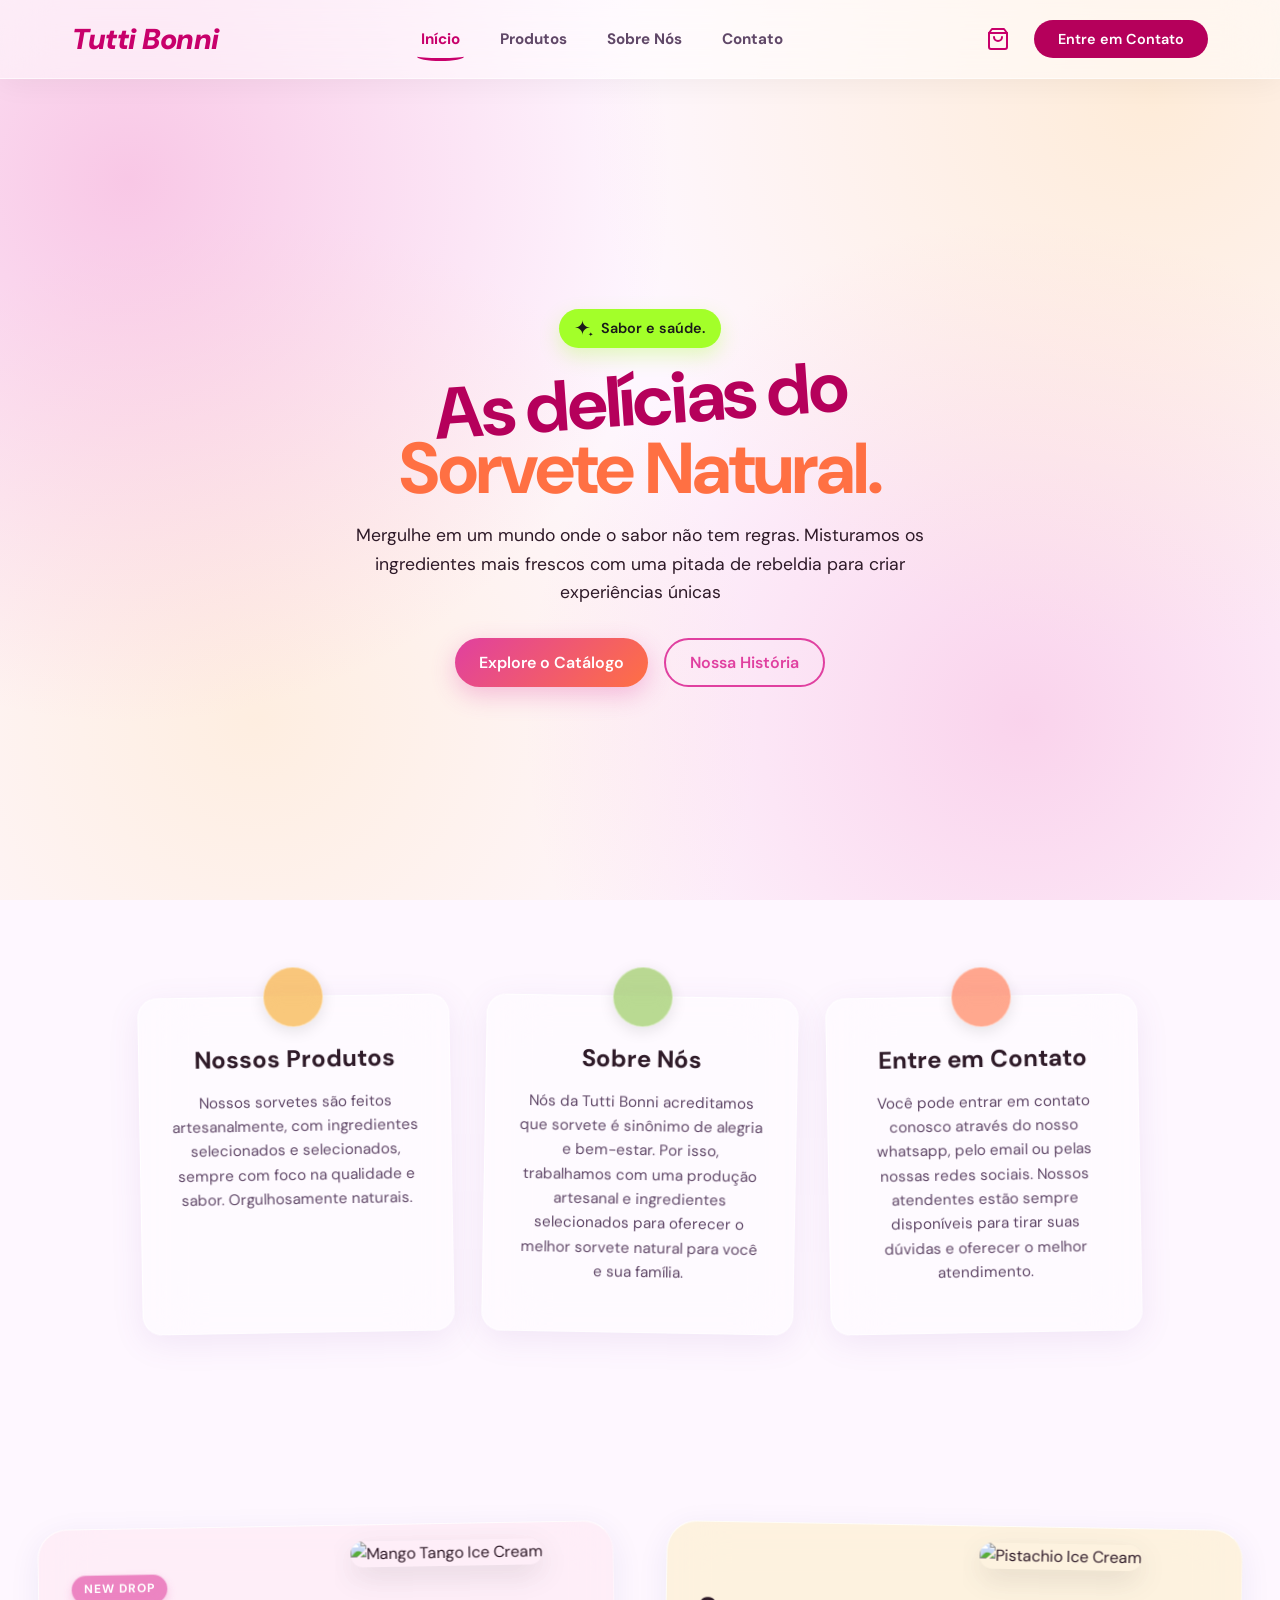
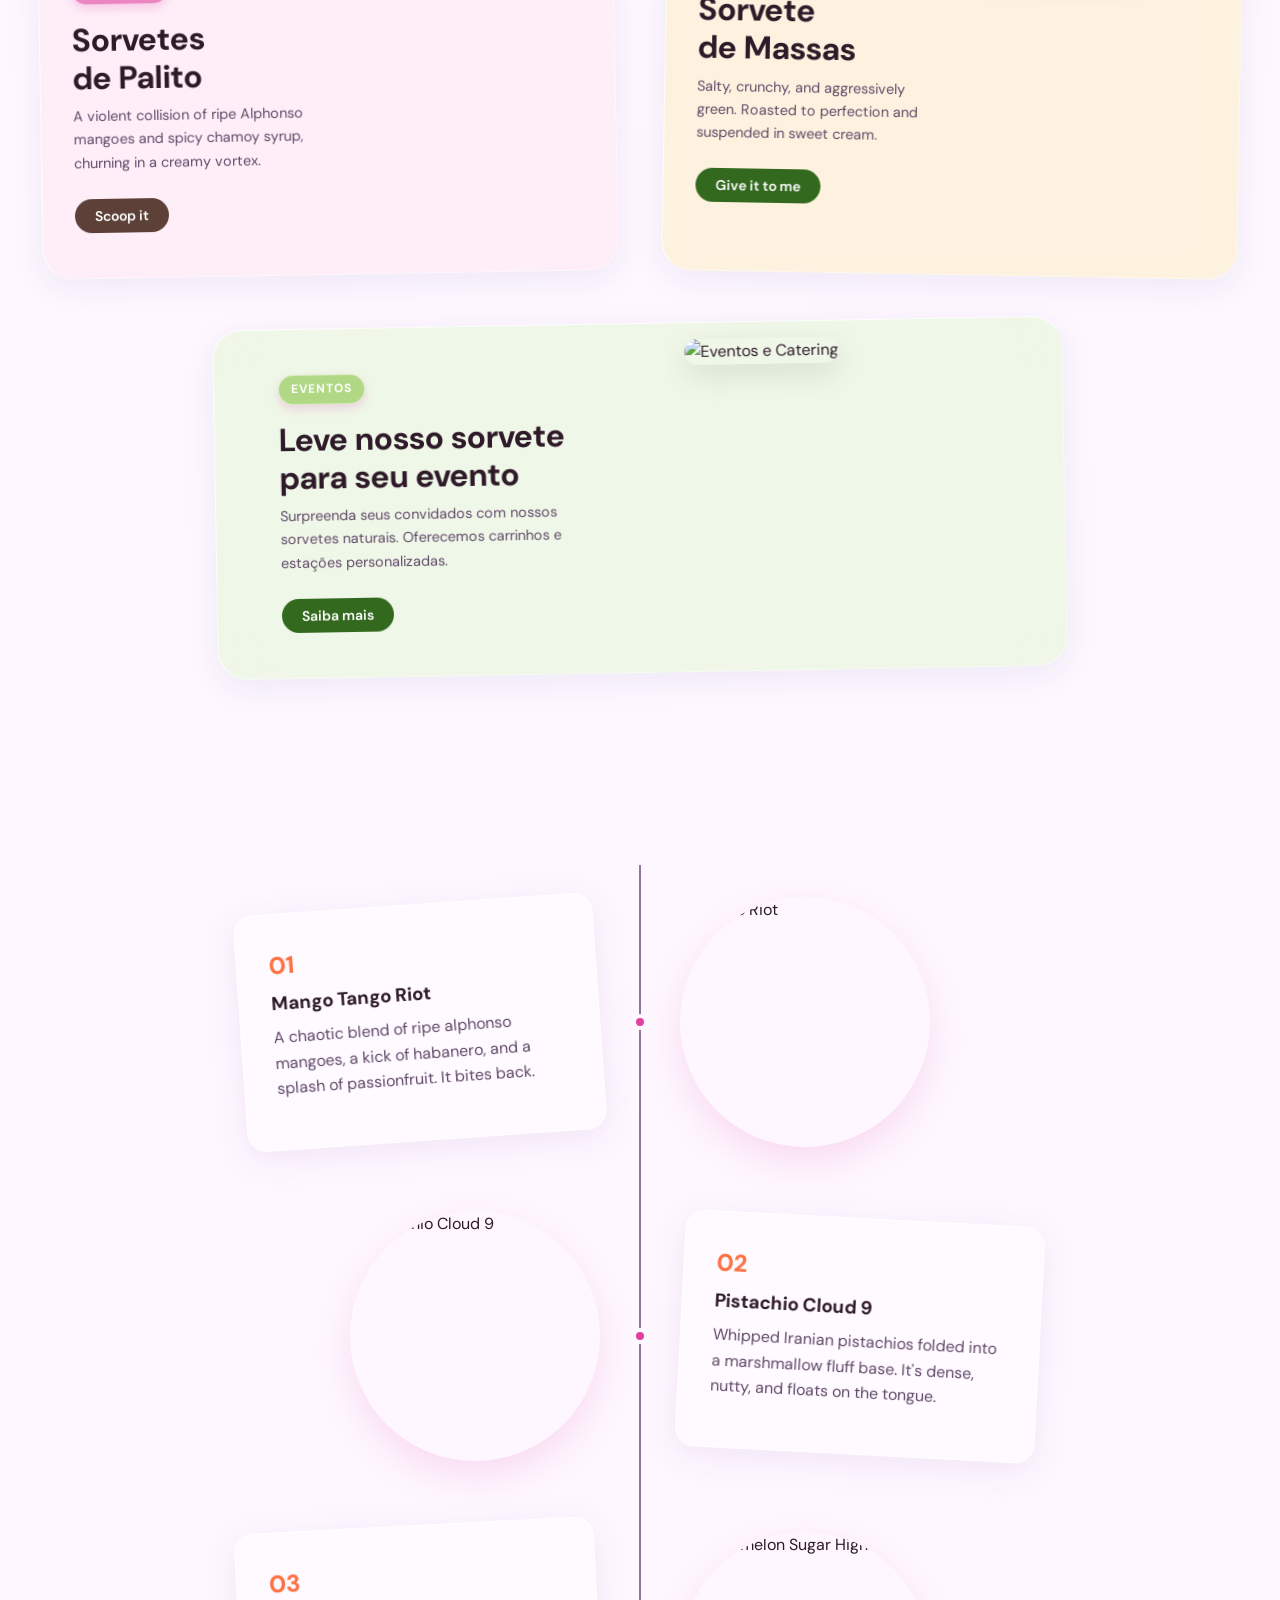
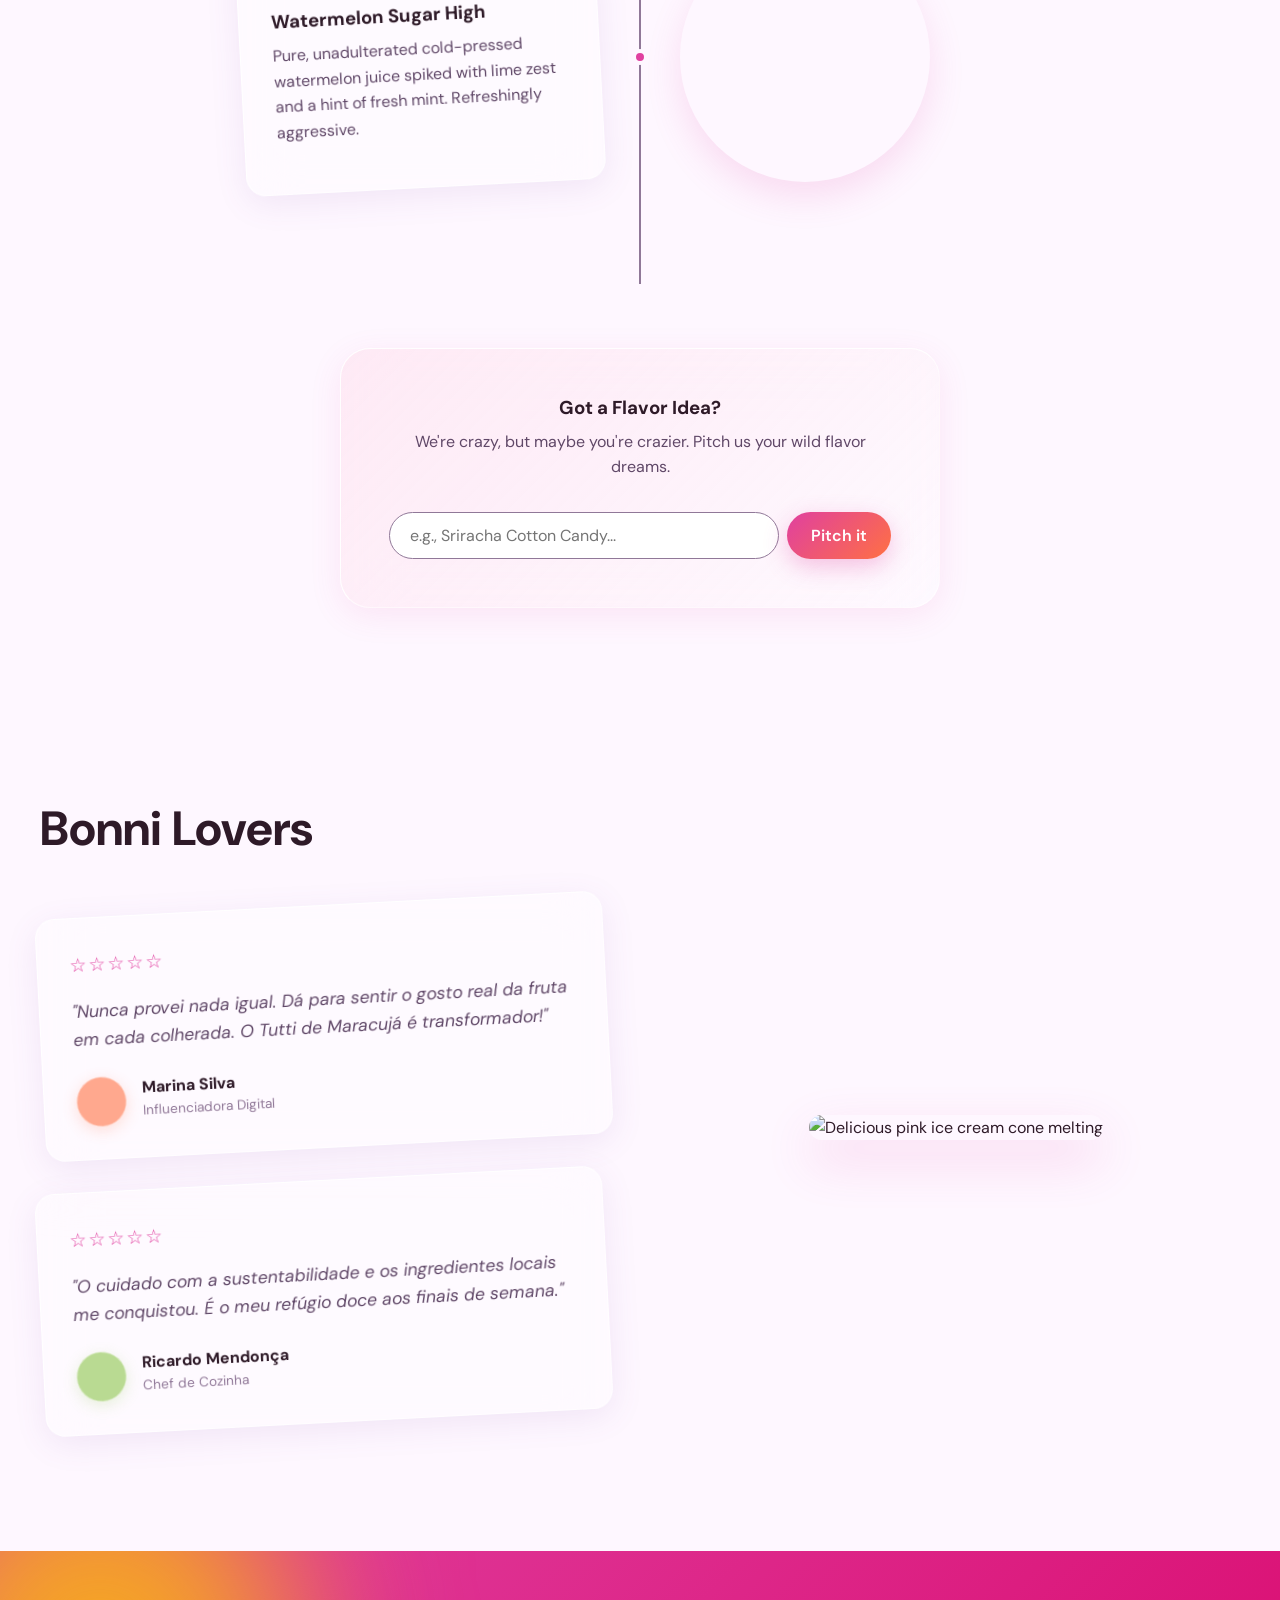
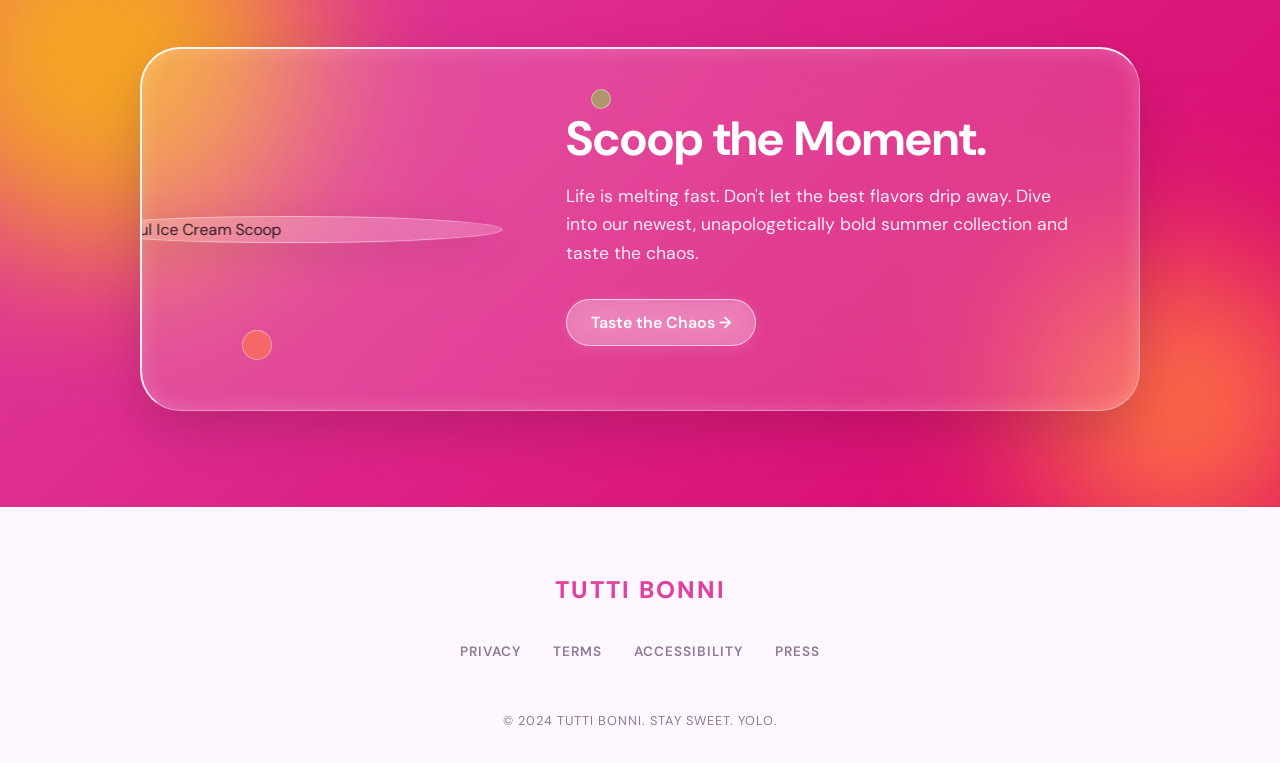
==== index.html @ a0730e37 "Add files via upload" ====
<!DOCTYPE html>
<html lang="en">

<head>
    <meta charset="UTF-8">
    <meta name="viewport" content="width=device-width, initial-scale=1.0">
    <title>Tutti Bonni</title>
    <link rel="preconnect" href="https://fonts.googleapis.com">
    <link rel="preconnect" href="https://fonts.gstatic.com" crossorigin>
    <link
        href="https://fonts.googleapis.com/css2?family=DM+Sans:ital,opsz,wght@0,9..40,100..1000;1,9..40,100..1000&display=swap"
        rel="stylesheet">
    <link rel="stylesheet" href="index.css">
    <meta name="description"
        content="Tutti Bonni: Dive into a world where flavor has no rules. Natural, 0% added sugar, real fruit pulp ice creams.">
</head>

<body>

    <!-- HEADER SECTION -->
    <header class="site-header">
        <div class="header-container">
            <div class="header-logo">
                <a href="#home"><i>Tutti Bonni</i></a>
            </div>
            <nav class="header-nav">
                <a href="index.html" class="active">Início</a>
                <a href="products.html">Produtos</a>
                <a href="about.html">Sobre Nós</a>
                <a href="contact.html">Contato</a>
            </nav>
            <div class="header-actions">
                <a href="#cart" class="cart-icon">
                    <svg width="24" height="24" viewBox="0 0 24 24" fill="none" stroke="currentColor" stroke-width="2"
                        stroke-linecap="round" stroke-linejoin="round">
                        <path d="M6 2 3 6v14a2 2 0 0 0 2 2h14a2 2 0 0 0 2-2V6l-3-4Z" />
                        <path d="M3 6h18" />
                        <path d="M16 10a4 4 0 0 1-8 0" />
                    </svg>
                </a>
                <button class="btn btn-primary btn-header">Entre em Contato</button>
            </div>
        </div>
    </header>

    <!-- HERO SECTION -->
    <section class="hero" id="home">
        <div class="hero-content">
            <div class="fresh-badge">
                <svg width="18" height="18" viewBox="0 0 24 24" fill="currentColor">
                    <path
                        d="M10 0C10 5.523 14.477 10 20 10C14.477 10 10 14.477 10 20C10 14.477 5.523 10 0 10C5.523 10 10 5.523 10 0Z" />
                    <path
                        d="M21 16C21 17.657 22.343 19 24 19C22.343 19 21 20.343 21 22C21 20.343 19.657 19 18 19C19.657 19 21 17.657 21 16Z" />
                </svg>
                Sabor e saúde.
            </div>
            <h1 class="hero-title">
                <span class="title-word-1">As delícias do</span>
                <span class="highlight-orange">Sorvete Natural.</span>
            </h1>
            <p>Mergulhe em um mundo onde o sabor não tem regras. Misturamos os ingredientes mais frescos com uma pitada
                de rebeldia para criar experiências únicas</p>
            <div class="hero-actions">
                <button class="btn btn-primary">Explore o Catálogo</button>
                <button class="btn btn-outline">Nossa História</button>
            </div>
        </div>
    </section>

    <!-- BENEFITS SECTION -->
    <section class="benefits" id="categories">
        <div class="benefits-container">
            <div class="benefit-card">
                <div class="benefit-icon bg-yellow"></div>
                <h3>Nossos Produtos</h3>
                <p>Nossos sorvetes são feitos artesanalmente, com ingredientes selecionados e selecionados, sempre
                    com foco na qualidade e sabor. Orgulhosamente naturais.</p>
            </div>
            <div class="benefit-card">
                <div class="benefit-icon bg-green"></div>
                <h3>Sobre Nós</h3>
                <p>Nós da Tutti Bonni acreditamos que sorvete é sinônimo de alegria e bem-estar. Por isso, trabalhamos
                    com uma produção artesanal e ingredientes selecionados para oferecer o melhor sorvete natural para
                    você e sua família.</p>
            </div>
            <div class="benefit-card">
                <div class="benefit-icon bg-orange"></div>
                <h3>Entre em Contato</h3>
                <p>Você pode entrar em contato conosco através do nosso whatsapp, pelo email ou pelas nossas redes
                    sociais. Nossos atendentes estão sempre disponíveis para tirar suas dúvidas e oferecer o melhor
                    atendimento.</p>
            </div>
        </div>
    </section>

    <!-- FEATURED PRODUCTS SECTION -->
    <section class="featured-products" id="featured">
        <div class="products-grid">
            <!-- Product 1 -->
            <div class="product-card card-pink">
                <div class="product-info">
                    <span class="badge">New Drop</span>
                    <h2>Sorvetes <br></b>de Palito</h2>
                    <p>A violent collision of ripe Alphonso mangoes and spicy chamoy syrup, churning in a creamy vortex.
                    </p>
                    <button class="btn btn-small btn-brown">Scoop it</button>
                </div>
                <div class="product-image-container">
                    <img src="assets/mango.png" alt="Mango Tango Ice Cream" class="product-img">
                </div>
            </div>

            <!-- Product 2 -->
            <div class="product-card card-yellow">
                <div class="product-image-container">
                    <img src="assets/pistachio.png" alt="Pistachio Ice Cream" class="product-img">
                </div>
                <div class="product-info">
                    <h2>Sorvete <br> de Massas</h2>
                    <p>Salty, crunchy, and aggressively green. Roasted to perfection and suspended in sweet cream.</p>
                    <button class="btn btn-small btn-dark-green">Give it to me</button>
                </div>
            </div>

            <!-- Product 3 -->
            <div class="product-card card-green">
                <div class="product-info">
                    <span class="badge bg-green">Eventos</span>
                    <h2>Leve nosso sorvete<br>para seu evento</h2>
                    <p>Surpreenda seus convidados com nossos sorvetes naturais. Oferecemos carrinhos e estações personalizadas.</p>
                    <button class="btn btn-small btn-dark-green">Saiba mais</button>
                </div>
                <div class="product-image-container">
                    <img src="assets/scoop.png" alt="Eventos e Catering" class="product-img">
                </div>
            </div>
        </div>
    </section>

    <!-- TIMELINE SECTION (ABOUT THE BRAND / FLAVOR DROPS) -->
    <section class="flavor-timeline" id="about">
        <div class="timeline-container">
            <div class="timeline-line"></div>

            <!-- Item 1 -->
            <div class="timeline-item left">
                <div class="timeline-content">
                    <span class="timeline-number">01</span>
                    <h3>Mango Tango Riot</h3>
                    <p>A chaotic blend of ripe alphonso mangoes, a kick of habanero, and a splash of passionfruit. It
                        bites back.</p>
                </div>
                <div class="timeline-point"></div>
                <div class="timeline-image">
                    <img src="assets/mango.png" alt="Mango Riot">
                </div>
            </div>

            <!-- Item 2 -->
            <div class="timeline-item right">
                <div class="timeline-image">
                    <img src="assets/pistachio.png" alt="Pistachio Cloud 9">
                </div>
                <div class="timeline-point"></div>
                <div class="timeline-content">
                    <span class="timeline-number">02</span>
                    <h3>Pistachio Cloud 9</h3>
                    <p>Whipped Iranian pistachios folded into a marshmallow fluff base. It's dense, nutty, and floats on
                        the tongue.</p>
                </div>
            </div>

            <!-- Item 3 -->
            <div class="timeline-item left">
                <div class="timeline-content">
                    <span class="timeline-number">03</span>
                    <h3>Watermelon Sugar High</h3>
                    <p>Pure, unadulterated cold-pressed watermelon juice spiked with lime zest and a hint of fresh mint.
                        Refreshingly aggressive.</p>
                </div>
                <div class="timeline-point"></div>
                <div class="timeline-image">
                    <img src="assets/watermelon.png" alt="Watermelon Sugar High">
                </div>
            </div>
        </div>

        <!-- IDEA CTA -->
        <div class="idea-cta-container">
            <div class="idea-cta">
                <h3>Got a Flavor Idea?</h3>
                <p>We're crazy, but maybe you're crazier. Pitch us your wild flavor dreams.</p>
                <form class="idea-form" onsubmit="event.preventDefault();">
                    <input type="text" placeholder="e.g., Sriracha Cotton Candy...">
                    <button type="submit" class="btn btn-primary">Pitch it</button>
                </form>
            </div>
        </div>
    </section>

    <!-- SOCIAL PROOF SECTION -->
    <section class="social-proof" id="testimonials">
        <div class="testimonials-container">
            <div class="testimonials-text">
                <h2>Bonni Lovers</h2>

                <div class="testimonial-card">
                    <div class="stars">☆☆☆☆☆</div>
                    <p>"Nunca provei nada igual. Dá para sentir o gosto real da fruta em cada colherada. O Tutti de
                        Maracujá é transformador!"</p>
                    <div class="author">
                        <div class="avatar bg-orange"></div>
                        <div>
                            <h4>Marina Silva</h4>
                            <span>Influenciadora Digital</span>
                        </div>
                    </div>
                </div>

                <div class="testimonial-card">
                    <div class="stars">☆☆☆☆☆</div>
                    <p>"O cuidado com a sustentabilidade e os ingredientes locais me conquistou. É o meu refúgio doce
                        aos finais de semana."</p>
                    <div class="author">
                        <div class="avatar bg-green"></div>
                        <div>
                            <h4>Ricardo Mendonça</h4>
                            <span>Chef de Cozinha</span>
                        </div>
                    </div>
                </div>
            </div>
            <div class="testimonials-image">
                <img src="assets/cone.png" alt="Delicious pink ice cream cone melting" class="hero-cone">
            </div>
        </div>
    </section>

    <!-- CTA / SCOOP THE MOMENT -->
    <section class="cta-moment">
        <div class="cta-card">
            <div class="cta-image-container">
                <img src="assets/scoop.png" alt="Colorful Ice Cream Scoop" class="cta-img">
            </div>
            <div class="cta-info">
                <h2>Scoop the Moment.</h2>
                <p>Life is melting fast. Don't let the best flavors drip away. Dive into our newest, unapologetically
                    bold summer collection and taste the chaos.</p>
                <button class="btn btn-white">Taste the Chaos &rarr;</button>
            </div>
            <div class="cta-dot dot-1"></div>
            <div class="cta-dot dot-2"></div>
        </div>
    </section>

    <!-- FOOTER -->
    <footer class="minimal-footer">
        <div class="footer-logo">TUTTI BONNI</div>
        <div class="footer-links">
            <a href="#">PRIVACY</a>
            <a href="#">TERMS</a>
            <a href="#">ACCESSIBILITY</a>
            <a href="#">PRESS</a>
        </div>
        <div class="footer-copy">
            &copy; 2024 TUTTI BONNI. STAY SWEET. YOLO.
        </div>
    </footer>

    <script src="script.js"></script>
</body>

</html>
---- index.css ----
:root {
    --primary: #e040a0;
    --primary-light: #f080c0;
    --primary-dim: #f0a0cc;
    --secondary: #7c52aa;
    --tertiary: #0096cc;
    --background: #fef7ff;
    --surface: #ffffff;
    --on-background: #2e1a28;
    --on-surface-variant: #604868;
    --outline: #907898;

    /* Additional accents from the design */
    --yellow: #f5a623;
    --green: #8bc34a;
    --dark-green: #33691e;
    --orange: #ff7043;
    --brown: #8d6e63;
    --brown-dark: #5d4037;
    --red: #e53935;

    --font-family: 'DM Sans', sans-serif;
    --radius-pill: 9999px;
    --radius-card: 20px;

    --transition-bouncy: transform 0.4s cubic-bezier(0.175, 0.885, 0.32, 1.275);
    --transition-smooth: all 0.3s ease-out;
}

* {
    margin: 0;
    padding: 0;
    box-sizing: border-box;
}

body {
    font-family: var(--font-family);
    background-color: var(--background);
    background-image:
        radial-gradient(circle at 10% 20%, rgba(240, 128, 192, 0.4) 0%, transparent 40%),
        radial-gradient(circle at 90% 10%, rgba(255, 224, 178, 0.5) 0%, transparent 40%),
        radial-gradient(circle at 80% 80%, rgba(240, 128, 192, 0.3) 0%, transparent 40%),
        radial-gradient(circle at 20% 80%, rgba(255, 224, 178, 0.4) 0%, transparent 40%);
    background-attachment: fixed;
    color: var(--on-background);
    line-height: 1.6;
    font-size: 16px;
    overflow-x: hidden;
}

h1,
h2,
h3,
h4,
h5,
h6 {
    font-weight: 700;
    line-height: 1.2;
    margin-bottom: 0.5em;
    color: var(--on-background);
}

p {
    color: var(--on-surface-variant);
    margin-bottom: 1rem;
}

a {
    text-decoration: none;
    color: var(--primary);
    transition: var(--transition-smooth);
}

/* ================= UTILITIES ================= */
.bg-yellow {
    background-color: rgba(245, 166, 35, 0.6) !important;
    backdrop-filter: blur(10px);
    -webkit-backdrop-filter: blur(10px);
    border: 1px solid rgba(255, 255, 255, 0.4);
    box-shadow: 0 4px 15px rgba(245, 166, 35, 0.2);
}

.bg-green {
    background-color: rgba(139, 195, 74, 0.6) !important;
    backdrop-filter: blur(10px);
    -webkit-backdrop-filter: blur(10px);
    border: 1px solid rgba(255, 255, 255, 0.4);
    box-shadow: 0 4px 15px rgba(139, 195, 74, 0.2);
}

.bg-orange {
    background-color: rgba(255, 112, 67, 0.6) !important;
    backdrop-filter: blur(10px);
    -webkit-backdrop-filter: blur(10px);
    border: 1px solid rgba(255, 255, 255, 0.4);
    box-shadow: 0 4px 15px rgba(255, 112, 67, 0.2);
}

/* ================= BUTTONS ================= */
.btn {
    display: inline-flex;
    align-items: center;
    justify-content: center;
    padding: 12px 24px;
    font-size: 16px;
    font-weight: 600;
    border-radius: var(--radius-pill);
    border: none;
    cursor: pointer;
    transition: var(--transition-bouncy);
    font-family: var(--font-family);
}

.btn:hover {
    transform: scale(1.03);
}

.btn-primary {
    background: linear-gradient(135deg, var(--primary), var(--orange));
    color: white;
    box-shadow: 0 8px 24px rgba(224, 64, 160, 0.3);
}

.btn-primary:hover {
    box-shadow: 0 12px 32px rgba(224, 64, 160, 0.4);
}

.btn-outline {
    background: transparent;
    color: var(--primary);
    border: 2px solid var(--primary);
}

.btn-outline:hover {
    background: var(--primary-light);
    color: white;
    border-color: var(--primary-light);
}

.btn-small {
    padding: 8px 20px;
    font-size: 14px;
}

.btn-brown {
    background-color: var(--brown-dark);
    color: white;
}

.btn-dark-green {
    background-color: var(--dark-green);
    color: white;
}

/* ================= HEADER SECTION ================= */
.site-header {
    position: fixed;
    top: 0;
    left: 0;
    width: 100%;
    background: rgba(255, 255, 255, 0.5);
    backdrop-filter: blur(25px);
    -webkit-backdrop-filter: blur(25px);
    z-index: 1000;
    box-shadow: 0 4px 30px rgba(0, 0, 0, 0.05);
    border-bottom: 1px solid rgba(255, 255, 255, 0.6);
}

.header-container {
    max-width: 1200px;
    margin: 0 auto;
    padding: 1rem 2rem;
    display: flex;
    justify-content: space-between;
    align-items: center;
}

.header-logo a {
    font-size: 1.8rem;
    font-weight: 900;
    color: #c8006b;
    text-decoration: none;
    letter-spacing: -0.5px;
}

.header-nav {
    display: flex;
    gap: 2.5rem;
}

.header-nav a {
    color: var(--on-surface-variant);
    font-weight: 700;
    font-size: 0.95rem;
    position: relative;
    padding: 0.5rem 0;
}

.header-nav a:hover {
    color: var(--primary);
}

.header-nav a.active {
    color: #c8006b;
}

.header-nav a.active::after {
    content: '';
    position: absolute;
    bottom: -2px;
    left: -10%;
    width: 120%;
    height: 6px;
    border-bottom: 3px solid #c8006b;
    border-radius: 50%;
}

.header-actions {
    display: flex;
    align-items: center;
    gap: 1.5rem;
}

.cart-icon {
    color: #c8006b;
    display: flex;
    align-items: center;
    transition: var(--transition-bouncy);
}

.cart-icon:hover {
    transform: scale(1.1);
}

.btn-header {
    background: #b5005b;
    box-shadow: none;
    padding: 10px 24px;
    font-size: 0.9rem;
    color: white;
}

.btn-header:hover {
    background: #d90368;
    box-shadow: 0 4px 15px rgba(217, 3, 104, 0.3);
}

/* ================= HERO SECTION ================= */
.hero {
    min-height: 100vh;
    display: flex;
    align-items: center;
    justify-content: center;
    text-align: center;
    padding: 8rem 2rem 2rem;
    position: relative;
}

.fresh-badge {
    display: inline-flex;
    align-items: center;
    gap: 8px;
    background-color: #a3ff29;
    color: #1a1a1a;
    padding: 8px 16px;
    border-radius: 9999px;
    font-weight: 600;
    font-size: 0.9rem;
    margin-bottom: 1.5rem;
    box-shadow: 0 8px 20px rgba(163, 255, 41, 0.3);
}

.hero-content {
    position: relative;
    z-index: 2;
    max-width: 600px;
}

.hero-title {
    font-size: 4.5rem;
    letter-spacing: -2px;
    display: flex;
    flex-direction: column;
    align-items: center;
    line-height: 0.8;
    margin-bottom: 1.5rem;
}

.title-word-1 {
    transform: rotate(-4deg);
    display: inline-block;
    color: #b5005b;
    margin-bottom: 10px;
    position: relative;
    z-index: 2;
}

.hero .highlight-orange {
    color: var(--orange);
}

.hero p {
    font-size: 1.1rem;
    margin: 1.5rem 0 2rem;
    color: var(--on-background);
}

.hero-actions {
    display: flex;
    gap: 1rem;
    justify-content: center;
}

/* ================= BENEFITS (CATEGORIES) ================= */
.benefits {
    padding: 6rem 2rem;
}

.benefits-container {
    max-width: 1000px;
    margin: 0 auto;
    display: grid;
    grid-template-columns: repeat(auto-fit, minmax(280px, 1fr));
    gap: 2rem;
}

.benefit-card {
    --card-rotation: 0deg;
    background: rgba(255, 255, 255, 0.35);
    backdrop-filter: blur(30px);
    -webkit-backdrop-filter: blur(30px);
    border: 1px solid rgba(255, 255, 255, 0.6);
    border-top: 1px solid rgba(255, 255, 255, 0.9);
    border-left: 1px solid rgba(255, 255, 255, 0.9);
    border-radius: var(--radius-card);
    padding: 3rem 2rem 2rem;
    text-align: center;
    box-shadow: 0 8px 32px 0 rgba(124, 82, 170, 0.1);
    position: relative;
    transition: var(--transition-bouncy);
    transform: rotate(var(--card-rotation));
}

/* Edit these values to change the rotation of each card separately */
.benefit-card:nth-child(1) {
    --card-rotation: -1deg;
}

.benefit-card:nth-child(2) {
    --card-rotation: 1deg;
}

.benefit-card:nth-child(3) {
    --card-rotation: -1deg;
}

.benefit-card:hover {
    transform: translateY(-5px) scale(1.02) rotate(var(--card-rotation));
    box-shadow: 0 15px 50px rgba(224, 64, 160, 0.12);
}

.benefit-icon {
    width: 60px;
    height: 60px;
    border-radius: var(--radius-pill);
    position: absolute;
    top: -30px;
    left: 50%;
    transform: translateX(-50%);
    box-shadow: 0 4px 15px rgba(0, 0, 0, 0.1);
}

.benefit-card h3 {
    font-size: 1.5rem;
    margin-bottom: 1rem;
}

.benefit-card p {
    font-size: 0.95rem;
}

/* ================= FEATURED PRODUCTS ================= */
.featured-products {
    padding: 6rem 2rem;
}

.products-grid {
    max-width: 1200px;
    margin: 0 auto;
    display: grid;
    grid-template-columns: repeat(auto-fit, minmax(400px, 1fr));
    gap: 3rem;
}

.product-card {
    --card-rotation: 0deg;
    border-radius: 30px;
    display: flex;
    overflow: hidden;
    box-shadow: 0 8px 32px 0 rgba(31, 38, 135, 0.07);
    transition: var(--transition-bouncy);
    height: 350px;
    backdrop-filter: blur(30px);
    -webkit-backdrop-filter: blur(30px);
    border: 1px solid rgba(255, 255, 255, 0.4);
    border-top: 1px solid rgba(255, 255, 255, 0.8);
    border-left: 1px solid rgba(255, 255, 255, 0.8);
    transform: rotate(var(--card-rotation));
}

/* Edit these values to change the rotation of each product card separately */
.product-card:nth-child(1) {
    --card-rotation: -1deg;
}

.product-card:nth-child(2) {
    --card-rotation: 1deg;
}

.product-card:nth-child(3) {
    --card-rotation: -1deg;
}

.product-card:hover {
    transform: scale(1.02) rotate(var(--card-rotation));
}

.card-pink {
    background-color: rgba(255, 220, 235, 0.35);
}

.card-yellow {
    background-color: rgba(252, 232, 164, 0.35);
    flex-direction: row-reverse;
}

.card-green {
    background-color: rgba(212, 245, 190, 0.35);
    grid-column: 1 / -1;
    justify-self: center;
    width: 100%;
    max-width: 850px;
}

.card-green .product-info {
    padding: 3rem 4rem;
}

.product-info {
    padding: 3rem 2rem;
    flex: 1;
    display: flex;
    flex-direction: column;
    justify-content: center;
    align-items: flex-start;
}

.product-image-container {
    flex: 1.2;
    position: relative;
    overflow: hidden;
}

.product-img {
    width: 100%;
    height: 100%;
    object-fit: cover;
    border-radius: 20px;
    margin: 1rem;
    width: calc(100% - 2rem);
    height: calc(100% - 2rem);
    box-shadow: 0 10px 30px rgba(0, 0, 0, 0.1);
}

.badge {
    background: rgba(224, 64, 160, 0.6);
    backdrop-filter: blur(10px);
    -webkit-backdrop-filter: blur(10px);
    border: 1px solid rgba(255, 255, 255, 0.5);
    color: white;
    padding: 4px 12px;
    border-radius: var(--radius-pill);
    font-size: 0.75rem;
    font-weight: bold;
    margin-bottom: 1rem;
    text-transform: uppercase;
    letter-spacing: 1px;
    box-shadow: 0 4px 10px rgba(224, 64, 160, 0.2);
}

.product-info h2 {
    font-size: 2rem;
    margin-bottom: 0.5rem;
    color: var(--on-background);
}

.product-info p {
    font-size: 0.9rem;
    margin-bottom: 1.5rem;
}

/* ================= FLAVOR TIMELINE ================= */
.flavor-timeline {
    padding: 6rem 2rem;
}

.timeline-container {
    max-width: 800px;
    margin: 0 auto;
    position: relative;
    padding: 2rem 0;
}

.timeline-line {
    position: absolute;
    top: 0;
    bottom: 0;
    left: 50%;
    width: 2px;
    background: var(--outline);
    transform: translateX(-50%);
}

.timeline-item {
    display: flex;
    align-items: center;
    justify-content: space-between;
    margin-bottom: 4rem;
    position: relative;
    width: 100%;
}

.timeline-item.left {
    flex-direction: row;
}

.timeline-item.right {
    flex-direction: row;
}

.timeline-content {
    --card-rotation: 0deg;
    width: 45%;
    background: rgba(255, 255, 255, 0.35);
    backdrop-filter: blur(30px);
    -webkit-backdrop-filter: blur(30px);
    border: 1px solid rgba(255, 255, 255, 0.6);
    border-top: 1px solid rgba(255, 255, 255, 0.9);
    border-left: 1px solid rgba(255, 255, 255, 0.9);
    padding: 2rem;
    border-radius: var(--radius-card);
    box-shadow: 0 8px 32px 0 rgba(124, 82, 170, 0.1);
    transform: rotate(var(--card-rotation));
}

/* Edit these values to change the rotation of each timeline card separately */
.timeline-item:nth-child(2) .timeline-content {
    --card-rotation: -4deg;
}

.timeline-item:nth-child(3) .timeline-content {
    --card-rotation: 3deg;
}

.timeline-item:nth-child(4) .timeline-content {
    --card-rotation: -3deg;
}

.timeline-item.left .timeline-content {
    text-align: left;
}

.timeline-item.right .timeline-content {
    text-align: left;
}

.timeline-number {
    color: var(--orange);
    font-size: 1.5rem;
    font-weight: 800;
    margin-bottom: 0.5rem;
    display: block;
}

.timeline-image {
    width: 45%;
    display: flex;
}

.timeline-item.left .timeline-image {
    justify-content: flex-start;
}

.timeline-item.right .timeline-image {
    justify-content: flex-end;
}

.timeline-image img {
    width: 250px;
    height: 250px;
    object-fit: cover;
    border-radius: 50%;
    box-shadow: 0 15px 35px rgba(224, 64, 160, 0.15);
    transition: var(--transition-bouncy);
}

.timeline-item:hover .timeline-image img {
    transform: scale(1.05);
}

.timeline-point {
    position: absolute;
    left: 50%;
    top: 50%;
    transform: translate(-50%, -50%);
    width: 16px;
    height: 16px;
    border-radius: 50%;
    background: var(--primary);
    border: 4px solid var(--background);
    z-index: 2;
}

.badge-pink {
    background: var(--primary);
}

.badge-brown {
    background: var(--brown);
}

.badge-green {
    background: var(--green);
}

/* IDEA CTA */
.idea-cta-container {
    max-width: 600px;
    margin: 4rem auto 0;
}

.idea-cta {
    background: linear-gradient(135deg, rgba(255, 220, 235, 0.5), rgba(255, 255, 255, 0.3));
    backdrop-filter: blur(30px);
    -webkit-backdrop-filter: blur(30px);
    border: 1px solid rgba(255, 255, 255, 0.6);
    border-top: 1px solid rgba(255, 255, 255, 0.9);
    border-left: 1px solid rgba(255, 255, 255, 0.9);
    border-radius: 30px;
    padding: 3rem;
    text-align: center;
    box-shadow: 0 8px 32px 0 rgba(224, 64, 160, 0.1);
}

.idea-form {
    display: flex;
    gap: 0.5rem;
    margin-top: 2rem;
}

.idea-form input {
    flex: 1;
    padding: 12px 20px;
    border-radius: var(--radius-pill);
    border: 1px solid var(--outline);
    font-family: var(--font-family);
    font-size: 1rem;
    outline: none;
    transition: var(--transition-smooth);
}

.idea-form input:focus {
    border-color: var(--primary);
    box-shadow: 0 0 0 3px rgba(224, 64, 160, 0.2);
}

/* ================= SOCIAL PROOF ================= */
.social-proof {
    padding: 6rem 2rem;
}

.testimonials-container {
    max-width: 1200px;
    margin: 0 auto;
    display: flex;
    align-items: center;
    gap: 4rem;
}

.testimonials-text {
    flex: 1;
}

.testimonials-text h2 {
    font-size: 3rem;
    margin-bottom: 3rem;
    color: var(--on-background);
}

.testimonial-card {
    --card-rotation: 0deg;
    background: rgba(255, 255, 255, 0.35);
    backdrop-filter: blur(30px);
    -webkit-backdrop-filter: blur(30px);
    border: 1px solid rgba(255, 255, 255, 0.6);
    border-top: 1px solid rgba(255, 255, 255, 0.9);
    border-left: 1px solid rgba(255, 255, 255, 0.9);
    padding: 2rem;
    border-radius: var(--radius-card);
    margin-bottom: 2rem;
    box-shadow: 0 8px 32px 0 rgba(124, 82, 170, 0.1);
    position: relative;
    transform: rotate(var(--card-rotation));
}

/* Edit these values to change the rotation of each testimonial card separately */
.testimonials-text :nth-child(2) {
    --card-rotation: -3deg;
}

.testimonials-text :nth-child(3) {
    --card-rotation: -3deg;
}

.stars {
    color: var(--primary);
    font-size: 1.2rem;
    margin-bottom: 1rem;
    letter-spacing: 2px;
}

.testimonial-card p {
    font-style: italic;
    font-size: 1.1rem;
    color: var(--on-surface-variant);
}

.author {
    display: flex;
    align-items: center;
    gap: 1rem;
    margin-top: 1.5rem;
}

.avatar {
    width: 50px;
    height: 50px;
    border-radius: 50%;
}

.author h4 {
    margin-bottom: 0;
    font-size: 1rem;
}

.author span {
    font-size: 0.85rem;
    color: var(--outline);
}

.testimonials-image {
    flex: 1;
    display: flex;
    justify-content: center;
}

.hero-cone {
    max-width: 100%;
    border-radius: 30px;
    box-shadow: 0 20px 50px rgba(224, 64, 160, 0.2);
    transition: var(--transition-bouncy);
}

.hero-cone:hover {
    transform: scale(1.02) rotate(2deg);
}

.cta-moment {
    padding: 6rem 2rem;
    background: linear-gradient(135deg, var(--primary) 0%, #d90368 100%);
    display: flex;
    justify-content: center;
    position: relative;
    overflow: hidden;
}

.cta-moment::before,
.cta-moment::after {
    content: '';
    position: absolute;
    border-radius: 50%;
    filter: blur(80px);
    z-index: 0;
}

.cta-moment::before {
    width: 400px;
    height: 400px;
    background-color: var(--yellow);
    top: -100px;
    left: -100px;
}

.cta-moment::after {
    width: 300px;
    height: 300px;
    background-color: var(--orange);
    bottom: -50px;
    right: -50px;
}

.cta-card {
    background-color: rgba(255, 255, 255, 0.15); /* Frosty white glass */
    backdrop-filter: blur(40px);
    -webkit-backdrop-filter: blur(40px);
    border: 1px solid rgba(255, 255, 255, 0.4);
    border-top: 2px solid rgba(255, 255, 255, 0.9);
    border-left: 2px solid rgba(255, 255, 255, 0.9);
    border-radius: 40px;
    width: 100%;
    max-width: 1000px;
    display: flex;
    align-items: center;
    position: relative;
    overflow: hidden;
    padding: 0;
    box-shadow: 0 20px 50px rgba(0, 0, 0, 0.15), inset 0 0 20px rgba(255, 255, 255, 0.2);
    z-index: 1;
}

.cta-image-container {
    flex: 1;
    position: relative;
    display: flex;
    align-items: center;
    justify-content: flex-start;
    padding-left: 0;
}

.cta-img {
    width: 120%;
    max-width: 500px;
    transform: translateX(-15%);
    border-radius: 50%;
    background-color: rgba(255, 255, 255, 0.15);
    backdrop-filter: blur(20px);
    -webkit-backdrop-filter: blur(20px);
    border: 1px solid rgba(255, 255, 255, 0.4);
    box-shadow: 0 10px 40px rgba(0, 0, 0, 0.1);
}

.cta-info {
    flex: 1.2;
    padding: 4rem 4rem 4rem 0;
    color: white;
    z-index: 2;
}

.cta-info h2 {
    font-size: 3rem;
    color: white;
    margin-bottom: 1rem;
    line-height: 1.1;
}

.cta-info p {
    color: rgba(255, 255, 255, 0.9);
    font-size: 1.1rem;
    margin-bottom: 2rem;
}

.btn-white {
    background-color: rgba(255, 255, 255, 0.25);
    backdrop-filter: blur(15px);
    -webkit-backdrop-filter: blur(15px);
    border: 1px solid rgba(255, 255, 255, 0.6);
    color: white;
    box-shadow: 0 4px 15px rgba(255, 255, 255, 0.1);
}

.btn-white:hover {
    background-color: rgba(255, 255, 255, 0.4);
    color: white;
    transform: translateY(-2px);
}

.cta-dot {
    position: absolute;
    border-radius: 50%;
}

.dot-1 {
    width: 20px;
    height: 20px;
    background-color: rgba(139, 195, 74, 0.6);
    backdrop-filter: blur(10px);
    -webkit-backdrop-filter: blur(10px);
    border: 1px solid rgba(255, 255, 255, 0.4);
    top: 40px;
    left: 45%;
}

.dot-2 {
    width: 30px;
    height: 30px;
    background-color: rgba(255, 112, 67, 0.6);
    backdrop-filter: blur(10px);
    -webkit-backdrop-filter: blur(10px);
    border: 1px solid rgba(255, 255, 255, 0.4);
    bottom: 50px;
    left: 10%;
}

/* ================= MINIMAL FOOTER ================= */
.minimal-footer {
    background-color: var(--background);
    padding: 4rem 2rem 2rem;
    text-align: center;
    display: flex;
    flex-direction: column;
    align-items: center;
    gap: 2rem;
}

.footer-logo {
    color: var(--primary);
    font-weight: 800;
    font-size: 1.5rem;
    letter-spacing: 2px;
}

.minimal-footer .footer-links {
    display: flex;
    gap: 2rem;
    flex-wrap: wrap;
    justify-content: center;
}

.minimal-footer .footer-links a {
    color: var(--outline);
    font-size: 0.85rem;
    font-weight: 600;
    letter-spacing: 1px;
}

.minimal-footer .footer-links a:hover {
    color: var(--primary);
}

.footer-copy {
    color: var(--outline);
    font-size: 0.8rem;
    letter-spacing: 1px;
    margin-top: 1rem;
}

/* ================= PÁGINAS INTERNAS ================= */

.products-page,
.about-page-content,
.contact-page-content {
    max-width: 1200px;
    margin: 0 auto;
    padding: 2rem;
}

.products-simple-grid {
    display: grid;
    grid-template-columns: repeat(3, 1fr);
    gap: 2rem;
    margin-bottom: 4rem;
}

.product-simple-card {
    background: rgba(255, 255, 255, 0.35);
    backdrop-filter: blur(30px);
    -webkit-backdrop-filter: blur(30px);
    border: 1px solid rgba(255, 255, 255, 0.5);
    border-top: 1px solid rgba(255, 255, 255, 0.9);
    border-left: 1px solid rgba(255, 255, 255, 0.9);
    border-radius: var(--radius-card);
    padding: 2rem;
    text-align: center;
    box-shadow: 0 8px 32px 0 rgba(124, 82, 170, 0.1);
    transition: var(--transition-smooth);
    display: flex;
    flex-direction: column;
}

.product-simple-card:hover {
    transform: translateY(-5px);
    box-shadow: 0 15px 40px rgba(124, 82, 170, 0.1);
}

.product-placeholder-img {
    width: 100%;
    height: 200px;
    background-color: transparent;
    display: flex;
    align-items: center;
    justify-content: center;
    margin-bottom: 1.5rem;
}

.product-placeholder-img img {
    max-width: 100%;
    max-height: 100%;
    object-fit: contain;
}

.product-name {
    font-size: 1.25rem;
    margin-bottom: 1.5rem;
    color: var(--on-background);
    flex-grow: 1;
}

.product-pricing {
    display: flex;
    justify-content: space-between;
    border-top: 1px solid rgba(0, 0, 0, 0.05);
    padding-top: 1rem;
}

.price-item {
    display: flex;
    flex-direction: column;
    text-align: center;
    width: 48%;
}

.price-label {
    font-size: 0.7rem;
    color: var(--on-surface-variant);
    font-weight: 700;
    letter-spacing: 1px;
    margin-bottom: 0.25rem;
}

.price-value {
    color: var(--primary);
    font-weight: 700;
    font-size: 1rem;
}

/* ================= RESPONSIVE ================= */
@media (max-width: 900px) {

    .products-grid,
    .products-simple-grid {
        grid-template-columns: 1fr;
    }

    .product-card {
        height: auto;
        flex-direction: column !important;
    }

    .product-image-container {
        height: 300px;
        flex: none;
    }

    .timeline-item,
    .timeline-item.left,
    .timeline-item.right {
        flex-direction: column;
        text-align: center;
    }

    .timeline-content,
    .timeline-image {
        width: 100%;
    }

    .timeline-item.left .timeline-content,
    .timeline-item.right .timeline-content {
        text-align: center;
        margin-bottom: 2rem;
    }

    .timeline-line {
        display: none;
    }

    .timeline-point {
        display: none;
    }

    .testimonials-container {
        flex-direction: column;
        text-align: center;
    }

    .author {
        justify-content: center;
    }

    .footer-container {
        grid-template-columns: 1fr;
        gap: 2rem;
    }

    .hero h1 {
        font-size: 3rem;
    }

    .cta-card {
        flex-direction: column;
        text-align: center;
    }

    .cta-image-container {
        justify-content: center;
        width: 100%;
    }

    .cta-img {
        width: 100%;
        transform: translateX(0);
        padding: 2rem;
        border-radius: 50%;
        max-width: 300px;
    }

    .cta-info {
        padding: 2rem;
    }

    .dot-1,
    .dot-2 {
        display: none;
    }

    .minimal-footer .footer-links {
        gap: 1rem;
    }
}
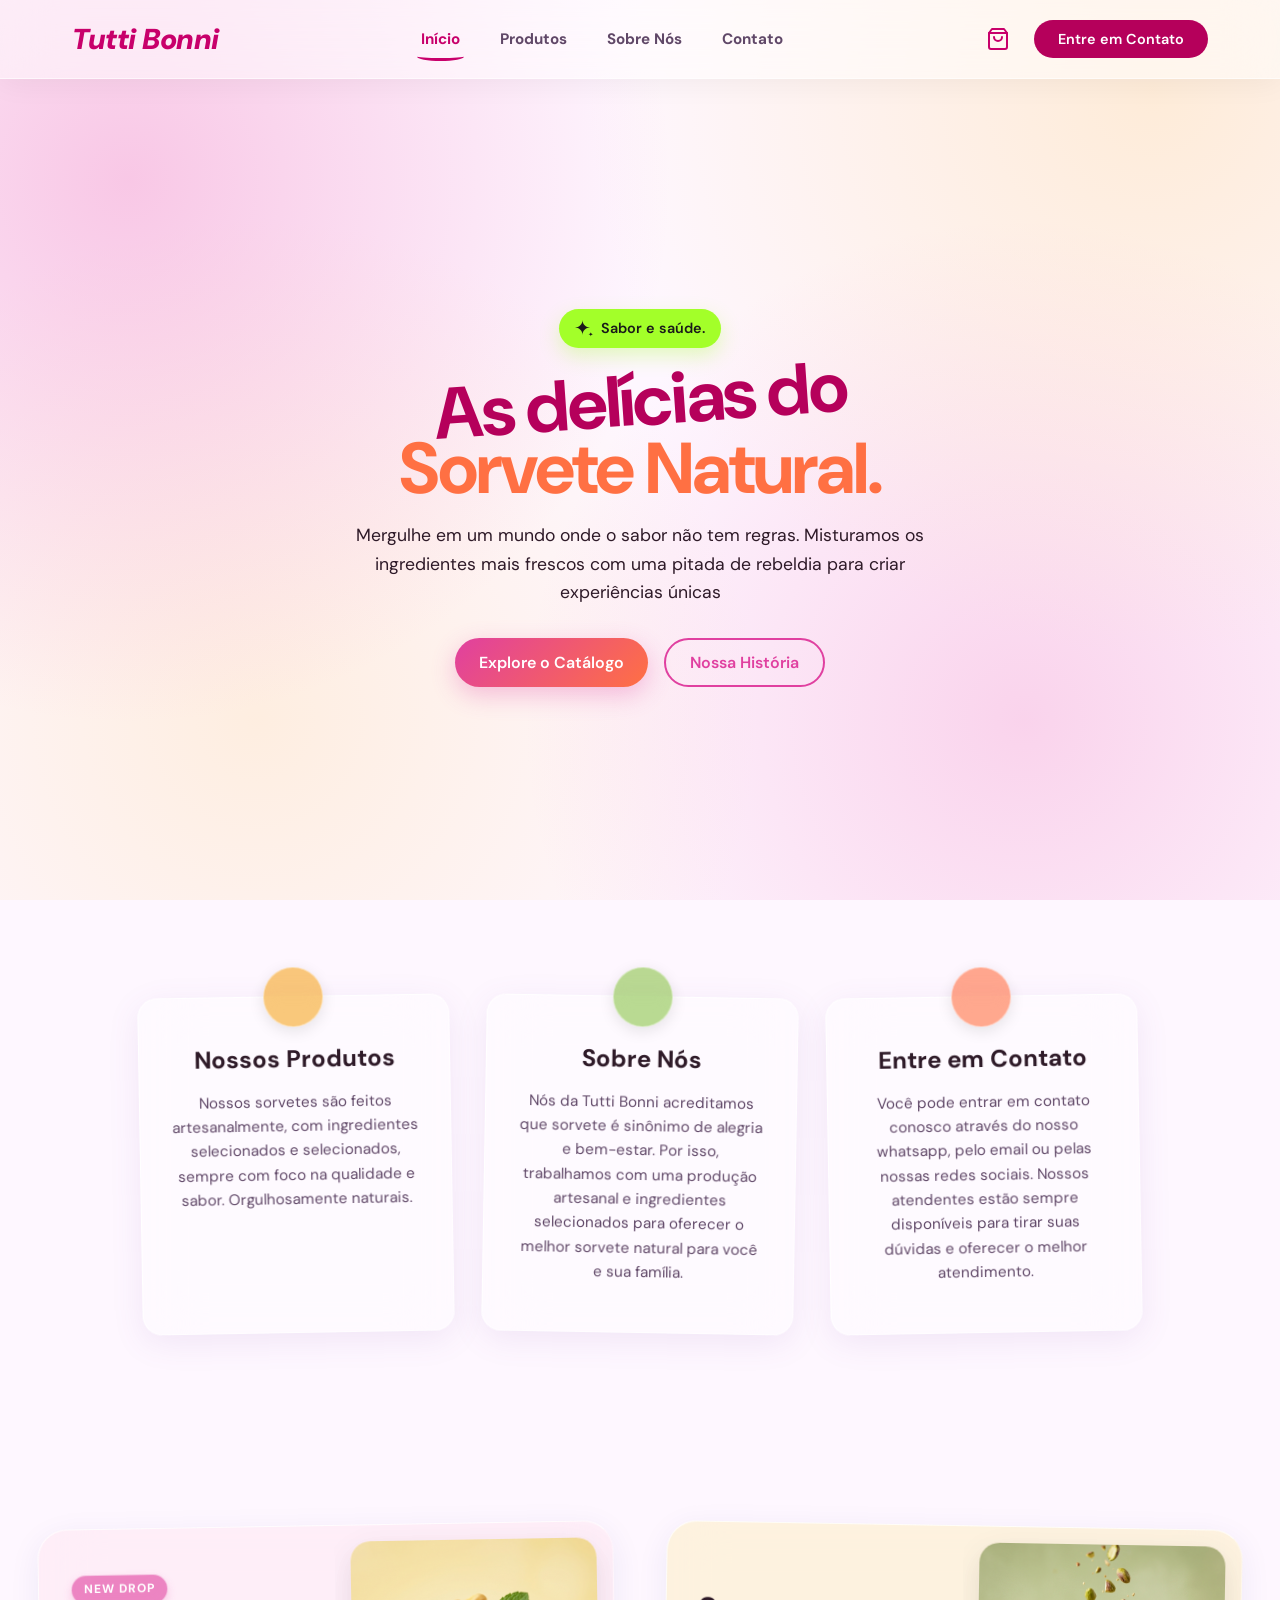
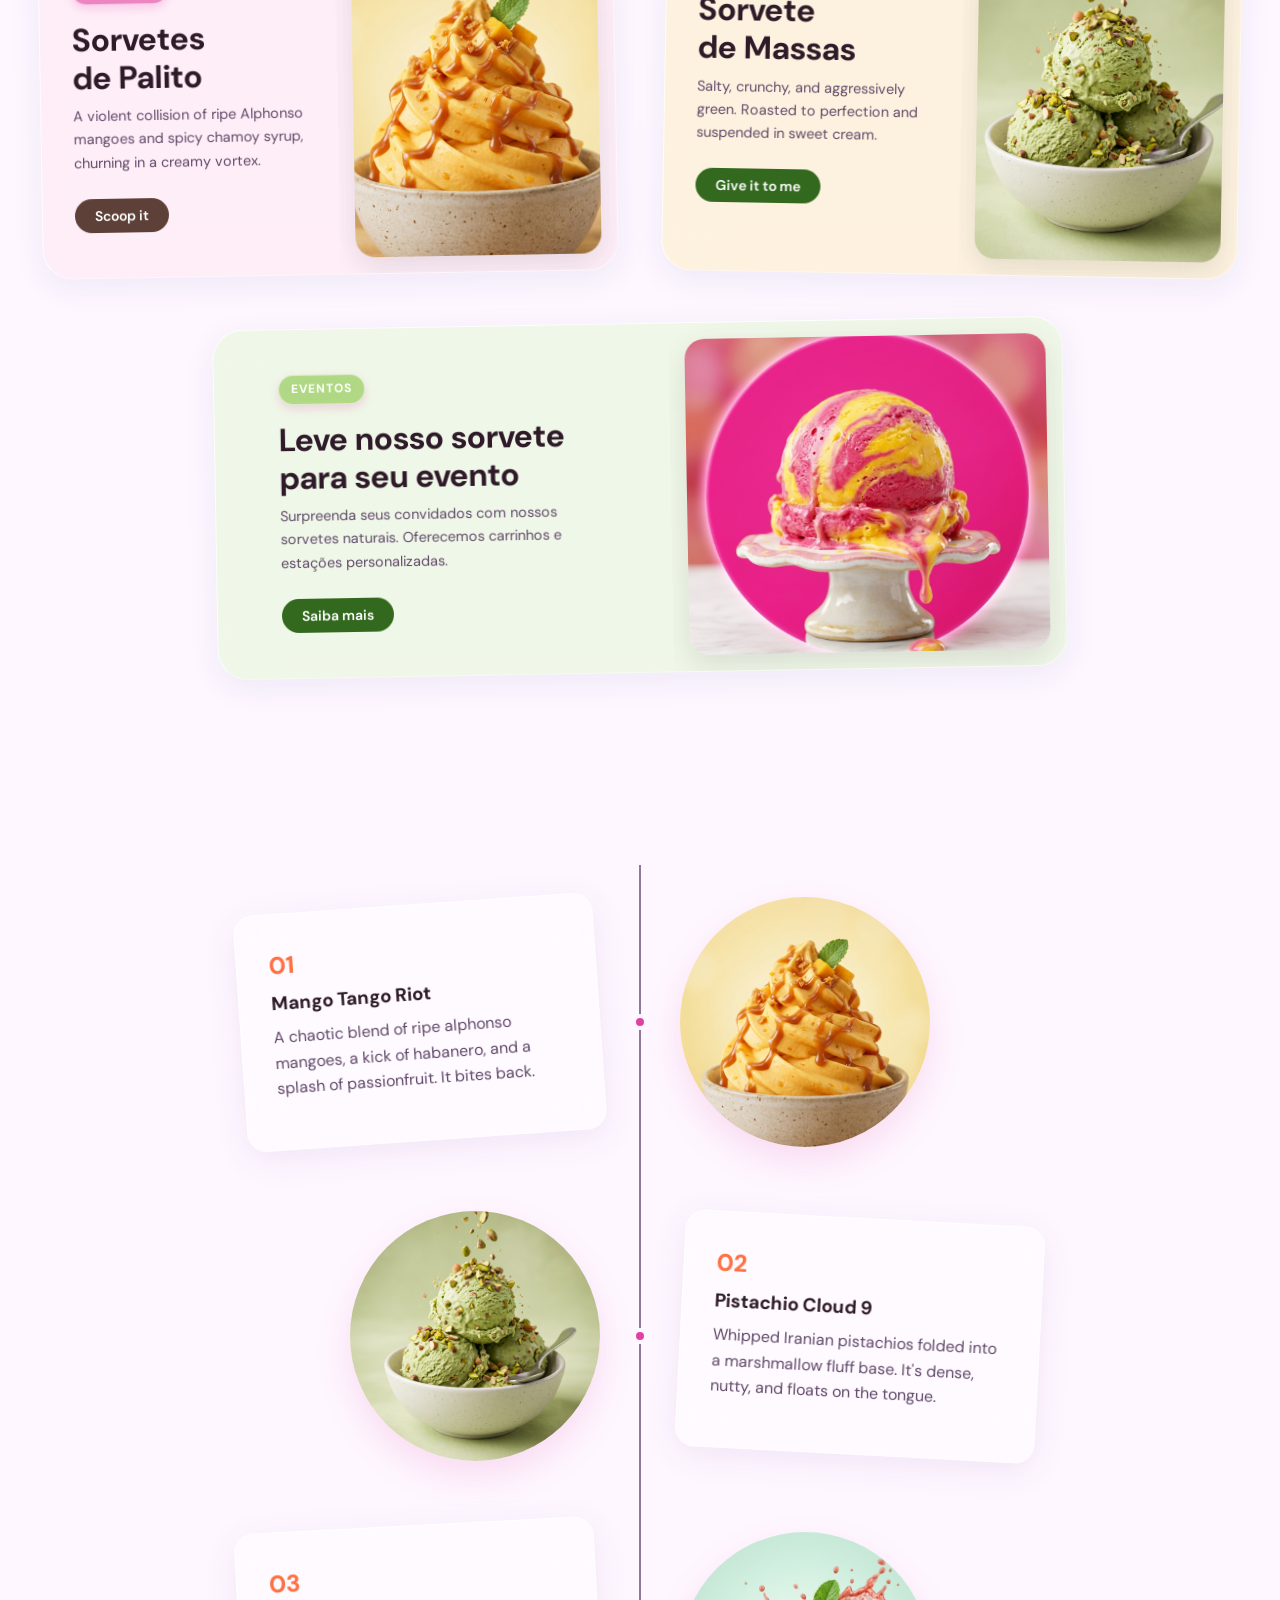
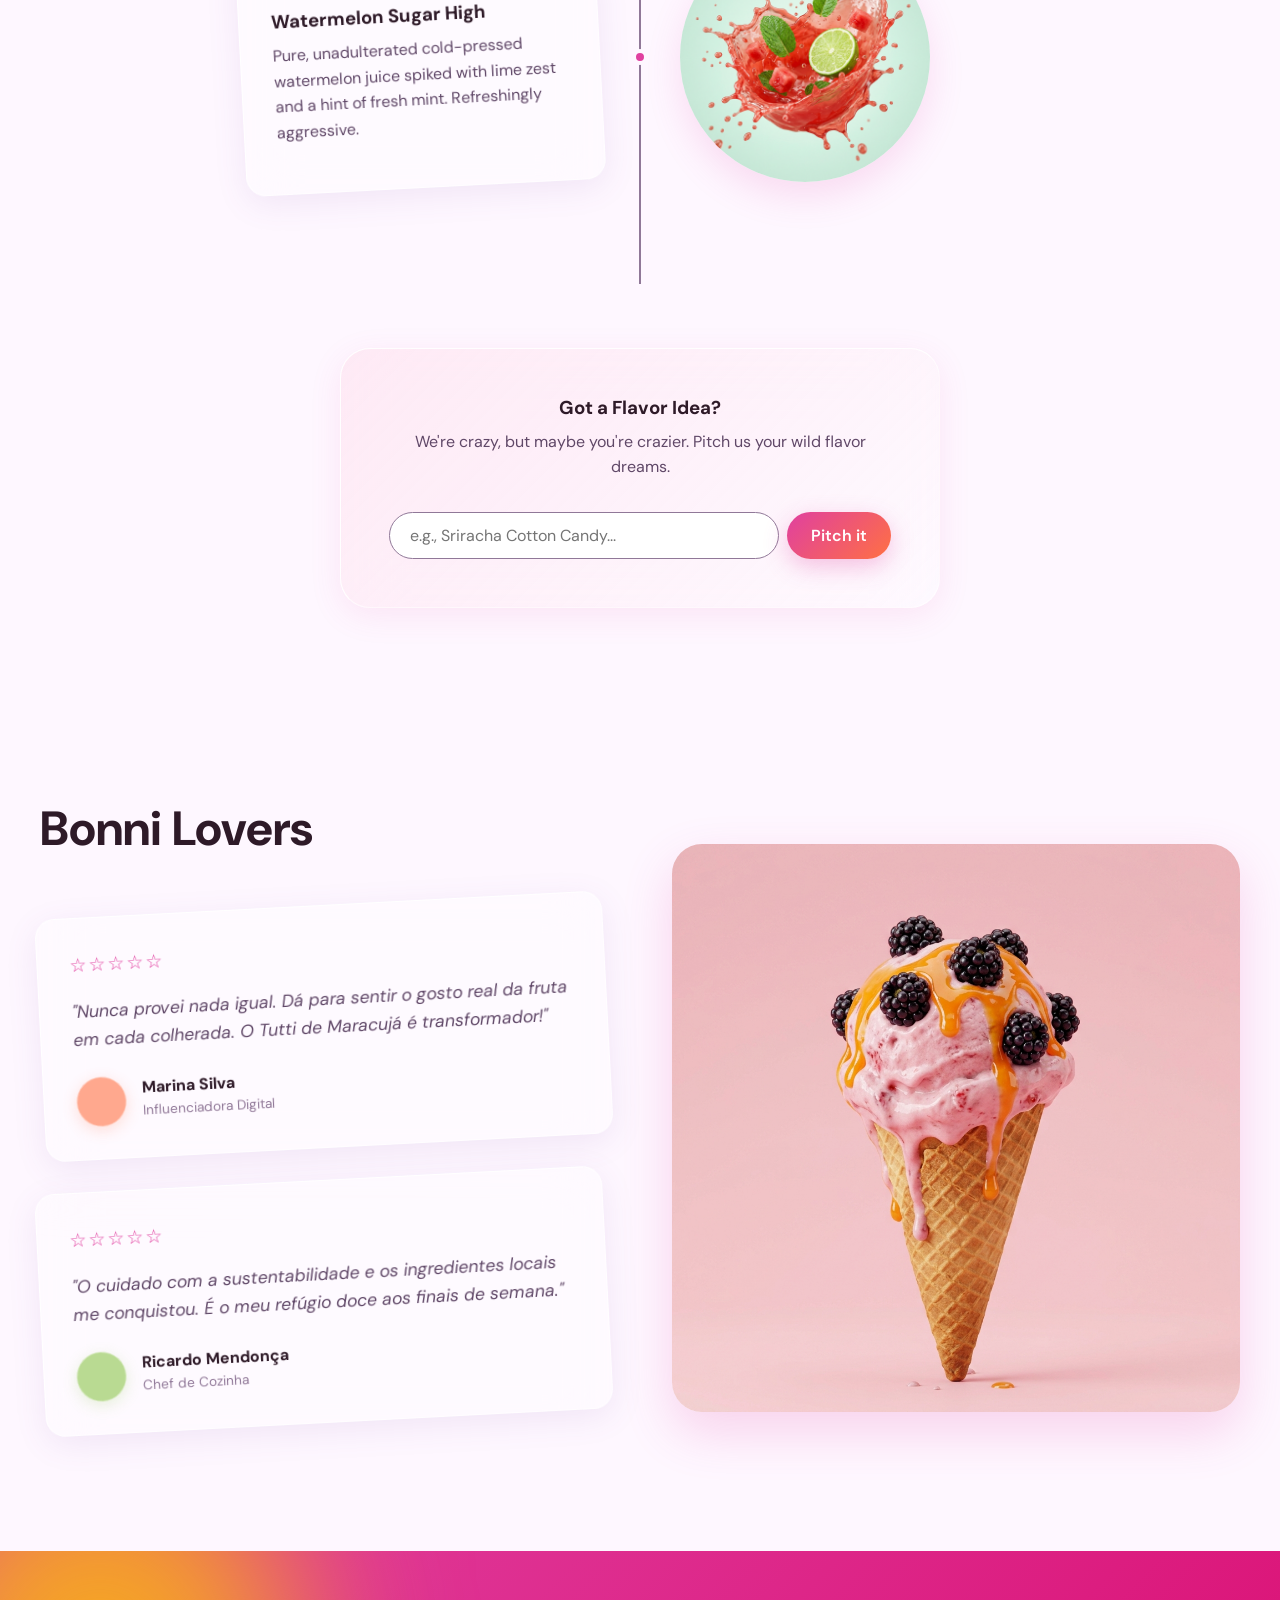
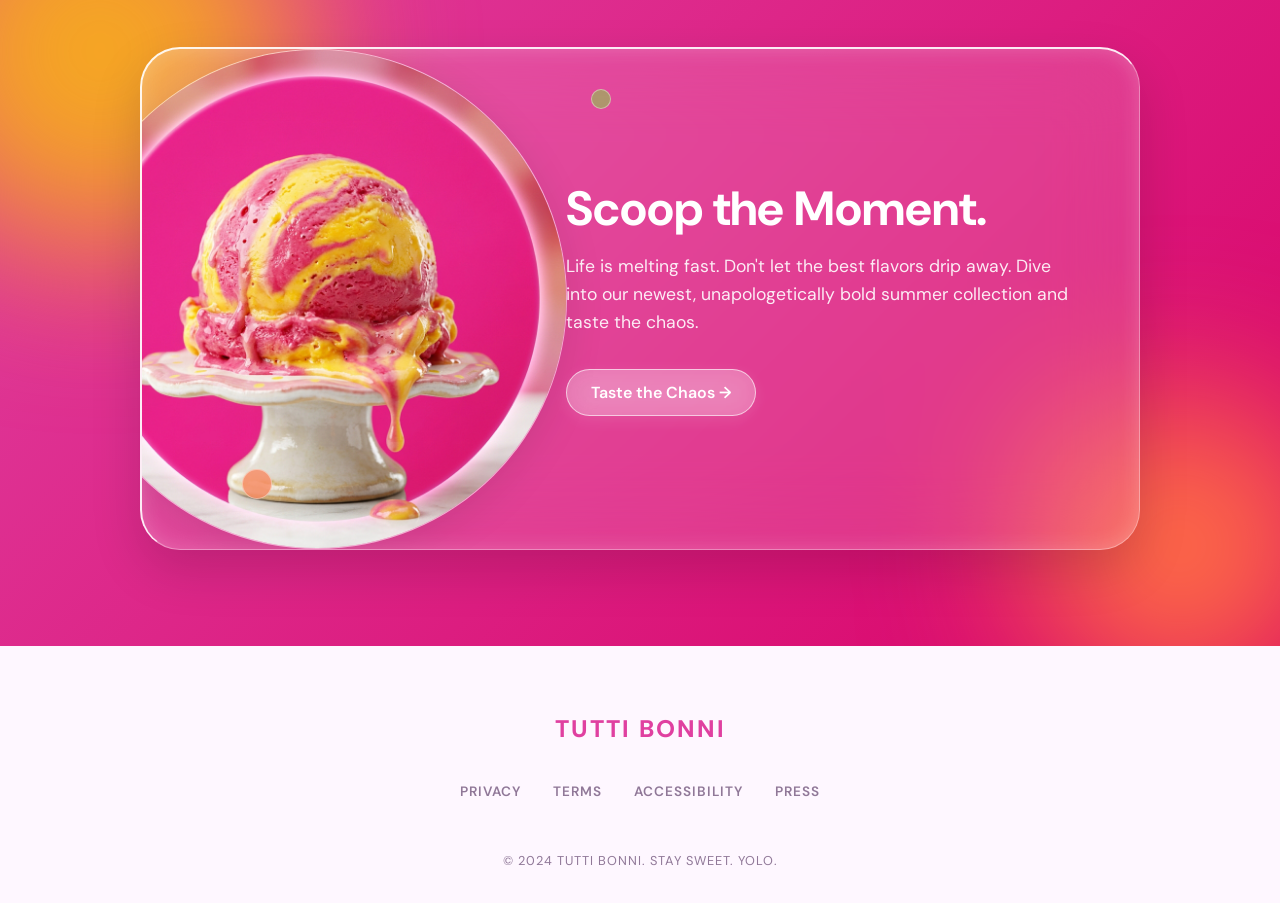
==== commit 6fcb6f14: "Add files via upload" ====
--- a/index.html
+++ b/index.html
@@ -40,6 +40,9 @@
                 </a>
                 <button class="btn btn-primary btn-header">Entre em Contato</button>
             </div>
+            <button class="menu-toggle" aria-label="Abrir menu">
+                <svg width="28" height="28" viewBox="0 0 24 24" fill="none" stroke="currentColor" stroke-width="2" stroke-linecap="round" stroke-linejoin="round"><line x1="3" y1="12" x2="21" y2="12"></line><line x1="3" y1="6" x2="21" y2="6"></line><line x1="3" y1="18" x2="21" y2="18"></line></svg>
+            </button>
         </div>
     </header>
 
--- a/index.css
+++ b/index.css
@@ -219,6 +219,10 @@
     display: flex;
     align-items: center;
     gap: 1.5rem;
+}
+
+.menu-toggle {
+    display: none;
 }
 
 .cart-icon {
@@ -810,7 +814,8 @@
 }
 
 .cta-card {
-    background-color: rgba(255, 255, 255, 0.15); /* Frosty white glass */
+    background-color: rgba(255, 255, 255, 0.15);
+    /* Frosty white glass */
     backdrop-filter: blur(40px);
     -webkit-backdrop-filter: blur(40px);
     border: 1px solid rgba(255, 255, 255, 0.4);
@@ -955,6 +960,16 @@
 }
 
 /* ================= PÁGINAS INTERNAS ================= */
+
+.page-header {
+    padding-top: 10rem;
+    text-align: center;
+    padding-bottom: 2rem;
+}
+
+.page-title {
+    font-size: 3.5rem;
+}
 
 .products-page,
 .about-page-content,
@@ -1064,19 +1079,47 @@
     .timeline-item,
     .timeline-item.left,
     .timeline-item.right {
-        flex-direction: column;
+        display: flex;
+        flex-direction: column !important;
+        align-items: center;
         text-align: center;
     }
 
-    .timeline-content,
     .timeline-image {
         width: 100%;
+        order: 1;
+        justify-content: center !important;
+        z-index: 1;
+        position: relative;
+    }
+
+    .timeline-content {
+        width: 100%;
+        order: 2;
+        margin-top: -30%;
+        /* Pull content up by 30% to overlap */
+        margin-bottom: 2rem;
+        z-index: 2;
+        position: relative;
     }
 
     .timeline-item.left .timeline-content,
     .timeline-item.right .timeline-content {
         text-align: center;
-        margin-bottom: 2rem;
+    }
+
+    /* Ajuste da rotação dos cards SÓ no mobile */
+    /* Você pode alterar os valores de 0deg para o que preferir! */
+    .timeline-item:nth-child(2) .timeline-content {
+        --card-rotation: 0deg;
+    }
+
+    .timeline-item:nth-child(3) .timeline-content {
+        --card-rotation: 0deg;
+    }
+
+    .timeline-item:nth-child(4) .timeline-content {
+        --card-rotation: 0deg;
     }
 
     .timeline-line {
@@ -1135,4 +1178,54 @@
     .minimal-footer .footer-links {
         gap: 1rem;
     }
+
+    .page-header {
+        padding-top: 8rem;
+        padding-bottom: 2rem;
+    }
+
+    .page-title {
+        font-size: 2.5rem;
+    }
+
+    /* Mobile Header & Nav */
+    .menu-toggle {
+        display: block;
+        background: transparent;
+        border: none;
+        color: #c8006b;
+        cursor: pointer;
+        padding: 0.5rem;
+        z-index: 1001;
+    }
+
+    .header-nav {
+        position: fixed;
+        top: 0;
+        right: -100%;
+        width: 100%;
+        height: 100vh;
+        background: rgba(255, 255, 255, 0.95);
+        backdrop-filter: blur(40px);
+        -webkit-backdrop-filter: blur(40px);
+        flex-direction: column;
+        justify-content: center;
+        align-items: center;
+        gap: 2rem;
+        transition: right 0.4s cubic-bezier(0.175, 0.885, 0.32, 1.275);
+        z-index: 999;
+    }
+
+    .header-nav.nav-open {
+        right: 0;
+    }
+
+    .header-nav a {
+        font-size: 1.5rem;
+    }
+
+    .header-actions {
+        display: none;
+        /* Hide buttons on mobile header if they clutter, or keep cart */
+    }
 }
